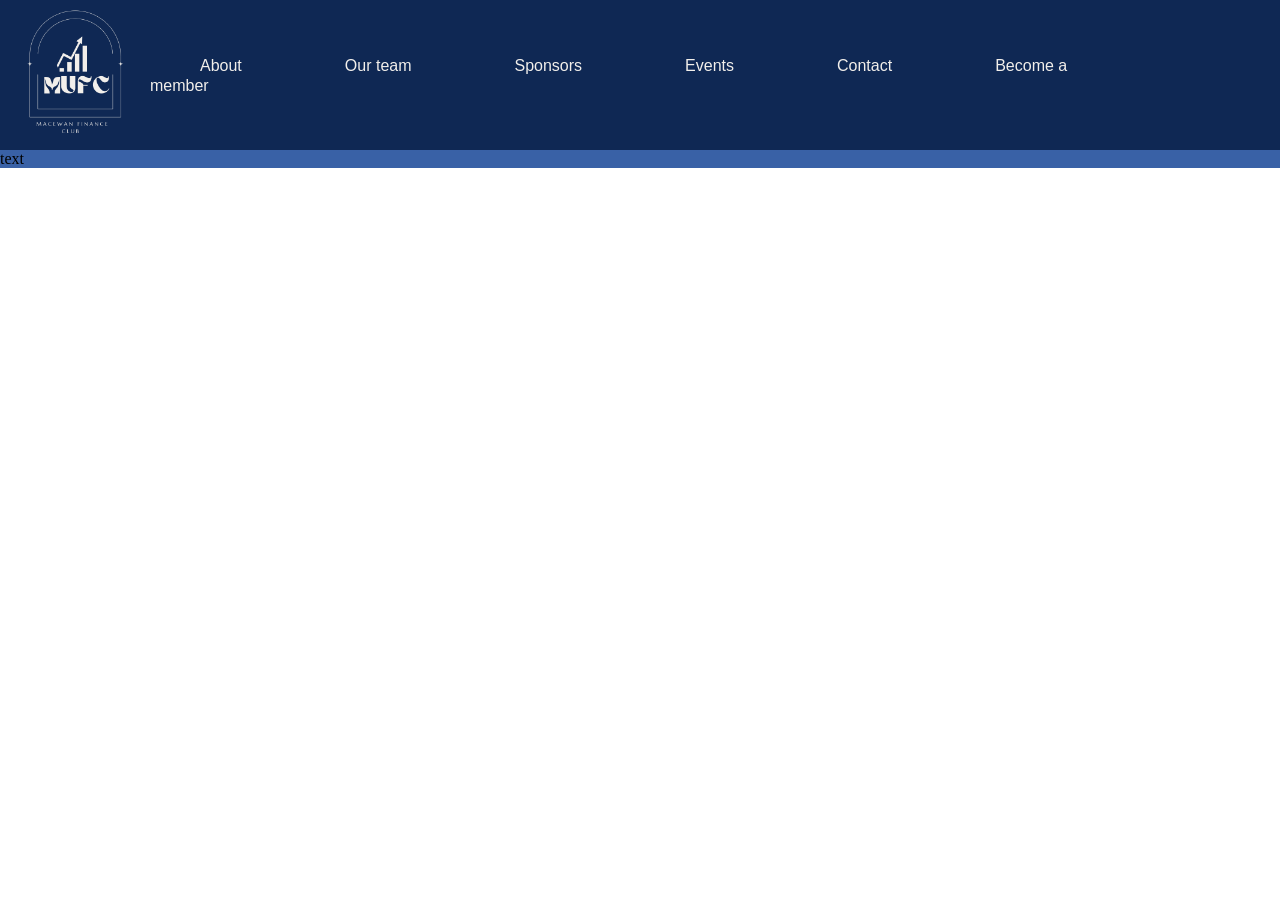
==== team.html @ a648cfcf "add team" ====
<!DOCTYPE html>
<html lang="en">
<head>
    <meta charset="UTF-8">
    <meta name="viewport" content="width=device-width, initial-scale=1.0">
    <title>MUFC Team</title>
    <link rel="stylesheet" href="styles.css">
    <link rel="preconnect" href="https://fonts.googleapis.com">
    <link rel="preconnect" href="https://fonts.gstatic.com" crossorigin>
    <link href="https://fonts.googleapis.com/css2?family=Barlow:ital,wght@0,100;0,200;0,300;0,400;0,500;0,600;0,700;0,800;0,900;1,100;1,200;1,300;1,400;1,500;1,600;1,700;1,800;1,900&display=swap" rel="stylesheet">
    <link rel="stylesheet" href="https://cdnjs.cloudflare.com/ajax/libs/font-awesome/4.7.0/css/font-awesome.min.css">

</head>
<body style="margin: 0; padding: 0;">
    <!-- Banner -->
    <div id="banner">
        <img src="mufclogo.png" id="logo">
        <div id="links">
            <a class="navlink">About</a>
            <a class="navlink">Our team</a>
            <a class="navlink">Sponsors</a>
            <a class="navlink">Events</a>
            <a class="navlink">Contact</a>
            <a class="navlink">Become a member</a>
        </div>
    </div>

    <!-- Team members -->
     <div id="memberContainer" style="background-color: #3961a6;">
        text
     </div>

    
</body>
</html>
---- styles.css ----
#banner{
    background-color: #0f2854;
    width: 100%;
    min-height: 30%;
    max-height: 30%;
    padding: 0;
    color: #f2efeb;
    justify-content: space-between;
    display: flex;
    flex-direction: row;
    align-items: center;
}

#logo {
    width: 150px;
    height: 150px;
}

#links {
    justify-content: center;
    align-items: center;
    margin-right: 100px;
    font-family: 'barlow';
}

#infoblock {
    background-color: #0f2854;
    width: 100%;
    height: 70%;
    padding: 0;
    margin-top: -3px;
    color: #f2efeb;
    justify-content: space-between;
    display: flex;
    flex-direction: column;
    align-items: center;
}

#teamphoto {
    width: 100%;
    height: auto;
    margin: 0px;
}

.imageContainer {
    position: relative;
    width: 100%;
    height: auto;
    overflow: hidden;
}

#generaltext {
    color: white;
    font-family: 'barlow';
    font-size:32px;
    text-align: center;

}

#footer {
    background-color: #0f2854;
    width: 100%;
    height: 70%;
    padding: 0;
    margin-top: -3px;
    color: #f2efeb;
    justify-content: space-between;
    display: flex;
    flex-direction: row;
    align-items: center;
}

#contactsContainer {
    background-color: #0f2854;
    margin-right: 100px;
    display: flex;
    flex-direction: column;
}

.navlink{
    margin: 50px;
    font-family: Verdana, Geneva, Tahoma, sans-serif;
    text-decoration: none;
    color: #f2efeb;
}

.overlay-text {
    position: absolute;
  top: 0;
  left: 0;
  width: 100%;
  height: 100%;
  display: flex;
  align-items: center;
  justify-content: center;
  color: #f2efeb;
  font-family: sans-serif;
  font-size: 20px;
  padding: 0px;
  text-align: center;
  
  /* The core frosted glass properties */
  background: rgba(0, 0, 0, 0.15); /* Semi-transparent white tint */
  backdrop-filter: blur(1px);            /* Blurs whatever is directly behind this box */
  -webkit-backdrop-filter: blur(8px);    /* Safari support */
  border: 1px solid rgba(255, 255, 255, 0.2); /* Soft border highlight */
}

.button {
  display: inline-block;
  padding: 10px 20px;
  background-color: rgba(0, 0, 0, 0.15);
  color: #f2efeb;
  text-decoration: none;
  font-family: "barlow";
  border-radius: 4px;
  cursor: pointer;
  border-style: solid;
  border-width: 2px;
  border-color: #f2efeb;
}

.button:hover {
  background-color: #f2efeb;
  color: #0f2854;

}
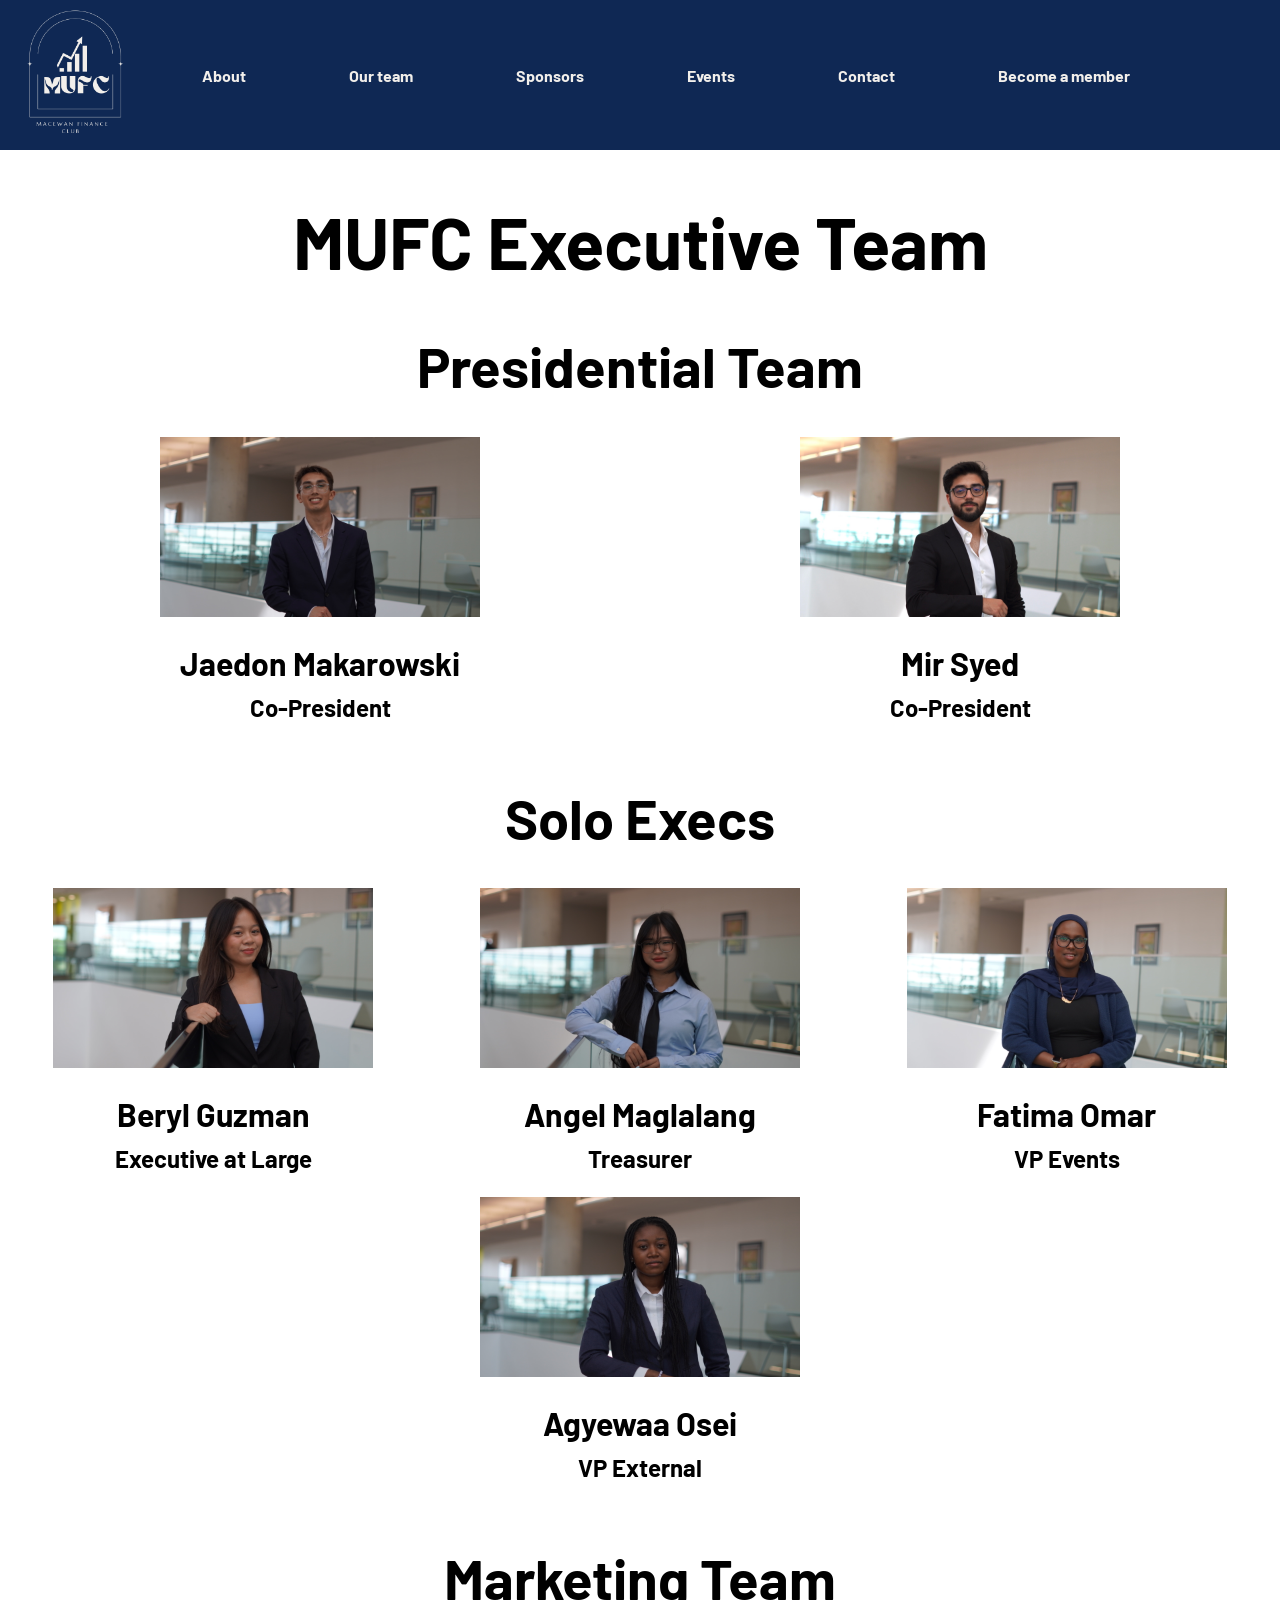
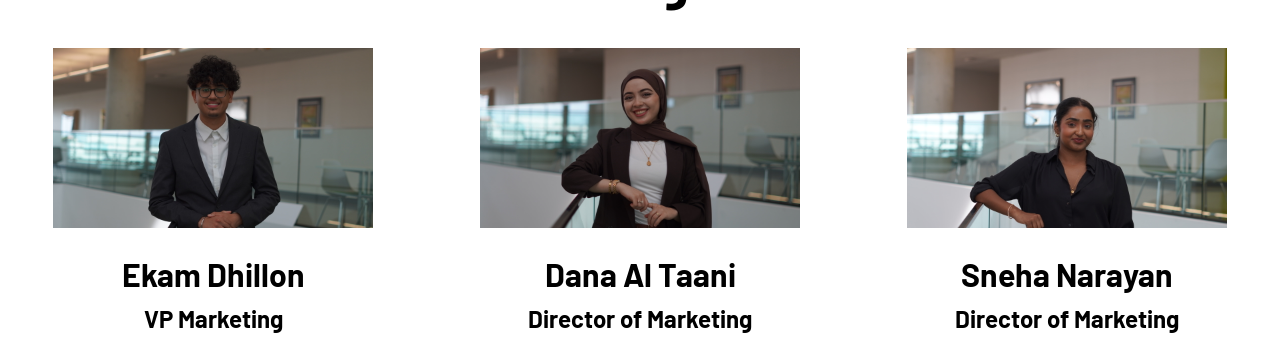
==== commit c9685f7a: "finish team page draft" ====
--- a/team.html
+++ b/team.html
@@ -26,8 +26,74 @@
     </div>
 
     <!-- Team members -->
-     <div id="memberContainer" style="background-color: #3961a6;">
-        text
+     <div id="teamContainer">
+        <h1 style="font-size: 72px;">MUFC Executive Team</h1>
+        <h1 style="font-size: 56px;">Presidential Team</h1>
+        <div id="groupContainer">
+            <div id="individualContainer">
+                <img src="Jaedon.JPG" id="individualPhoto">
+                <h2 style="font-size: 32px;">Jaedon Makarowski</h1>
+                <h3 style="font-size: 24px; margin-top: -15px;">Co-President</h3>    
+            </div>
+
+            <div id="individualContainer">
+                <img src="Mir.JPG" id="individualPhoto">
+                <h2 style="font-size: 32px;">Mir Syed</h1>
+                <h3 style="font-size: 24px; margin-top: -15px;">Co-President</h3>    
+            </div>
+        </div>
+
+        <h1 style="font-size: 56px;">Solo Execs</h1>
+        <div id="groupContainer">
+            <div id="individualContainer">
+                <img src="Beryl.JPG" id="individualPhoto" style="width: 75%;">
+                <h2 style="font-size: 32px;">Beryl Guzman</h1>
+                <h3 style="font-size: 24px; margin-top: -15px;">Executive at Large</h3>    
+            </div>
+
+            <div id="individualContainer">
+                <img src="Angel.JPG" id="individualPhoto" style="width: 75%;">
+                <h2 style="font-size: 32px;">Angel Maglalang</h1>
+                <h3 style="font-size: 24px; margin-top: -15px;">Treasurer</h3>    
+            </div>
+
+            <div id="individualContainer">
+                <img src="Fatima.JPG" id="individualPhoto" style="width: 75%;">
+                <h2 style="font-size: 32px;">Fatima Omar</h1>
+                <h3 style="font-size: 24px; margin-top: -15px;">VP Events</h3>    
+            </div>
+        </div>
+
+        <div id="groupContainer">
+            <div id="individualContainer">
+                <img src="Agyewaa.JPG" id="individualPhoto" style="width: 25%;">
+                <h2 style="font-size: 32px;">Agyewaa Osei</h1>
+                <h3 style="font-size: 24px; margin-top: -15px;">VP External</h3>    
+            </div>
+        </div>
+
+         <h1 style="font-size: 56px;">Marketing Team</h1>
+        <div id="groupContainer">
+            <div id="individualContainer">
+                <img src="Ekman.JPG" id="individualPhoto" style="width: 75%;">
+                <h2 style="font-size: 32px;">Ekam Dhillon</h1>
+                <h3 style="font-size: 24px; margin-top: -15px;">VP Marketing</h3>    
+            </div>
+
+            <div id="individualContainer">
+                <img src="Dana.JPG" id="individualPhoto" style="width: 75%;">
+                <h2 style="font-size: 32px;">Dana Al Taani</h1>
+                <h3 style="font-size: 24px; margin-top: -15px;">Director of Marketing</h3>    
+            </div>
+
+            <div id="individualContainer">
+                <img src="Sneha.JPG" id="individualPhoto" style="width: 75%;">
+                <h2 style="font-size: 32px;">Sneha Narayan</h1>
+                <h3 style="font-size: 24px; margin-top: -15px;">Director of Marketing</h3>    
+            </div>
+        </div>
+
+
      </div>
 
     
--- a/styles.css
+++ b/styles.css
@@ -79,9 +79,10 @@
 
 .navlink{
     margin: 50px;
-    font-family: Verdana, Geneva, Tahoma, sans-serif;
+    font-family: "barlow";
     text-decoration: none;
     color: #f2efeb;
+    font-weight: bold;
 }
 
 .overlay-text {
@@ -123,8 +124,32 @@
 .button:hover {
   background-color: #f2efeb;
   color: #0f2854;
+}
 
+#teamContainer{
+    text-align: center;
+    font-family: "Barlow";
+}
+
+#individualPhoto{
+    width: 50%;
+    height: auto;
+    display: block;
+}
+
+#individualContainer{
+    flex: 1;
+    display: flex;
+    flex-direction: column;
+    align-items: center;
+}
+
+#groupContainer{
+    display: flex;
+    flex-direction: row;
+    justify-content: center;
+    align-items: flex-start;
+    width: 100%;
 }
 
 
-
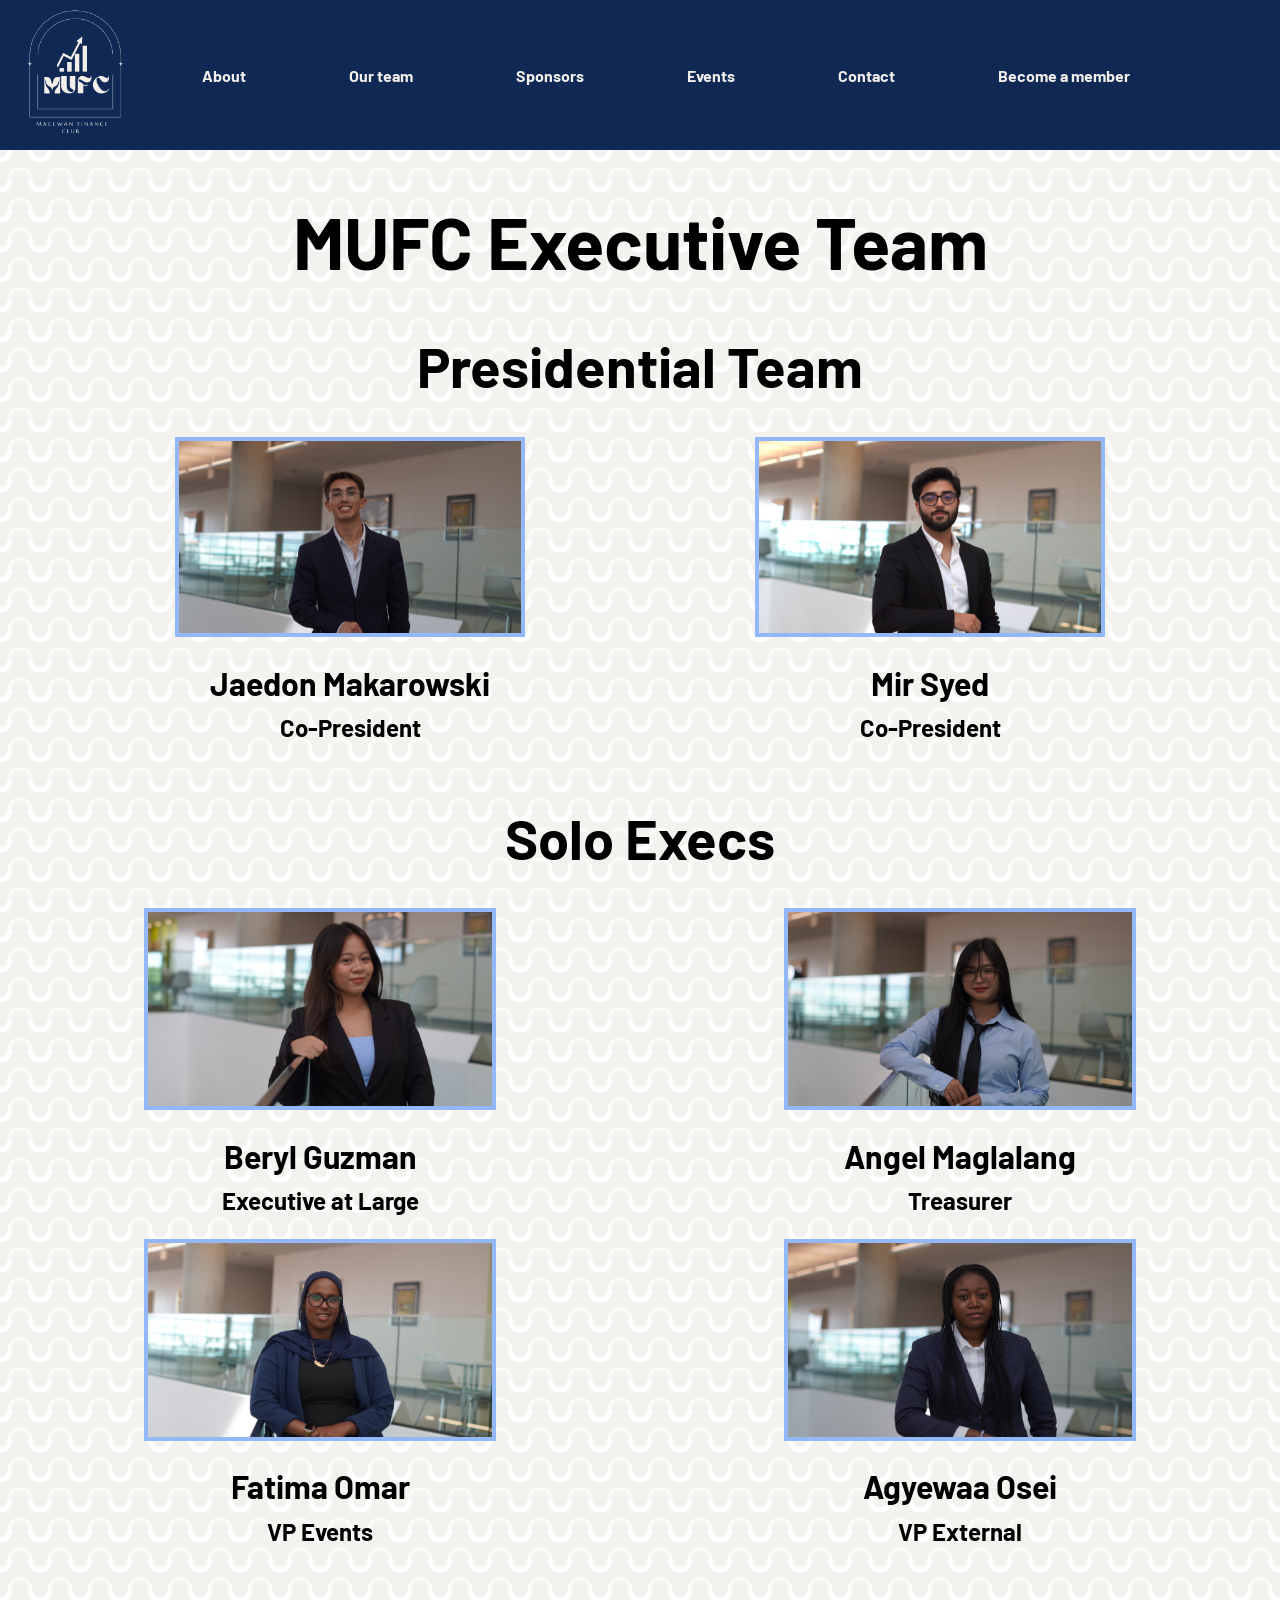
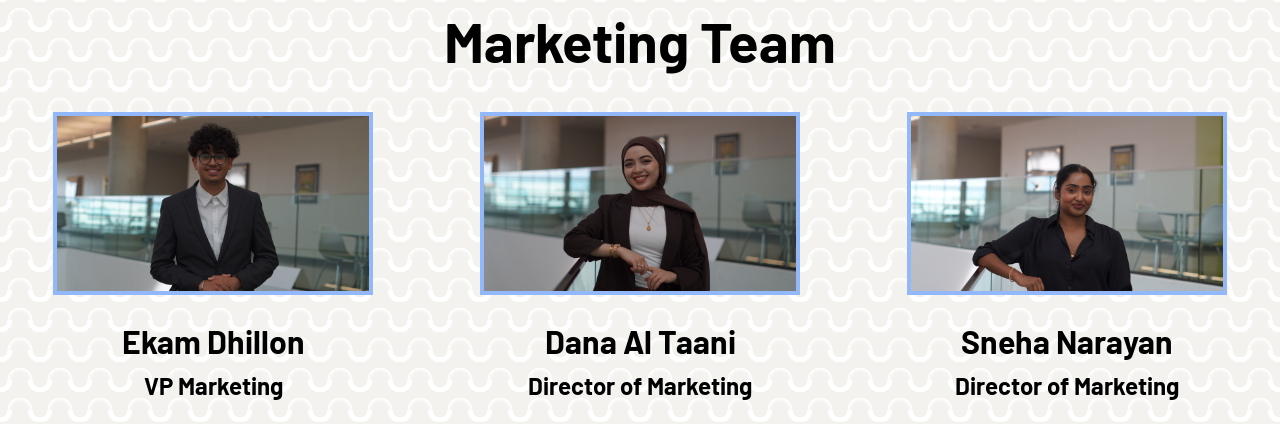
==== commit b9c303b1: "fix team page" ====
--- a/team.html
+++ b/team.html
@@ -14,10 +14,10 @@
 <body style="margin: 0; padding: 0;">
     <!-- Banner -->
     <div id="banner">
-        <img src="mufclogo.png" id="logo">
+        <img src="assets/mufclogo.png" id="logo">
         <div id="links">
-            <a class="navlink">About</a>
-            <a class="navlink">Our team</a>
+            <a class="navlink" href="index.html">About</a>
+            <a class="navlink" href="team.html">Our team</a>
             <a class="navlink">Sponsors</a>
             <a class="navlink">Events</a>
             <a class="navlink">Contact</a>
@@ -25,19 +25,20 @@
         </div>
     </div>
 
+    </div>
     <!-- Team members -->
      <div id="teamContainer">
         <h1 style="font-size: 72px;">MUFC Executive Team</h1>
         <h1 style="font-size: 56px;">Presidential Team</h1>
         <div id="groupContainer">
-            <div id="individualContainer">
-                <img src="Jaedon.JPG" id="individualPhoto">
+            <div id="individualContainer" style="margin-right: -60px;">
+                <img src="assets/Jaedon.JPG" id="individualPhoto">
                 <h2 style="font-size: 32px;">Jaedon Makarowski</h1>
                 <h3 style="font-size: 24px; margin-top: -15px;">Co-President</h3>    
             </div>
 
-            <div id="individualContainer">
-                <img src="Mir.JPG" id="individualPhoto">
+            <div id="individualContainer" style="margin-left: -60px;">
+                <img src="assets/Mir.JPG" id="individualPhoto">
                 <h2 style="font-size: 32px;">Mir Syed</h1>
                 <h3 style="font-size: 24px; margin-top: -15px;">Co-President</h3>    
             </div>
@@ -46,27 +47,26 @@
         <h1 style="font-size: 56px;">Solo Execs</h1>
         <div id="groupContainer">
             <div id="individualContainer">
-                <img src="Beryl.JPG" id="individualPhoto" style="width: 75%;">
+                <img src="assets/Beryl.JPG" id="individualPhoto" style="width: 55%;">
                 <h2 style="font-size: 32px;">Beryl Guzman</h1>
                 <h3 style="font-size: 24px; margin-top: -15px;">Executive at Large</h3>    
             </div>
 
             <div id="individualContainer">
-                <img src="Angel.JPG" id="individualPhoto" style="width: 75%;">
+                <img src="assets/Angel.JPG" id="individualPhoto" style="width: 55%;">
                 <h2 style="font-size: 32px;">Angel Maglalang</h1>
                 <h3 style="font-size: 24px; margin-top: -15px;">Treasurer</h3>    
-            </div>
-
-            <div id="individualContainer">
-                <img src="Fatima.JPG" id="individualPhoto" style="width: 75%;">
-                <h2 style="font-size: 32px;">Fatima Omar</h1>
-                <h3 style="font-size: 24px; margin-top: -15px;">VP Events</h3>    
             </div>
         </div>
 
         <div id="groupContainer">
             <div id="individualContainer">
-                <img src="Agyewaa.JPG" id="individualPhoto" style="width: 25%;">
+                <img src="assets/Fatima.JPG" id="individualPhoto" style="width: 55%;">
+                <h2 style="font-size: 32px;">Fatima Omar</h1>
+                <h3 style="font-size: 24px; margin-top: -15px;">VP Events</h3>    
+            </div>
+            <div id="individualContainer">
+                <img src="assets/Agyewaa.JPG" id="individualPhoto" style="width: 55%;">
                 <h2 style="font-size: 32px;">Agyewaa Osei</h1>
                 <h3 style="font-size: 24px; margin-top: -15px;">VP External</h3>    
             </div>
@@ -75,19 +75,19 @@
          <h1 style="font-size: 56px;">Marketing Team</h1>
         <div id="groupContainer">
             <div id="individualContainer">
-                <img src="Ekman.JPG" id="individualPhoto" style="width: 75%;">
+                <img src="assets/Ekman.JPG" id="individualPhoto" style="width: 75%;">
                 <h2 style="font-size: 32px;">Ekam Dhillon</h1>
                 <h3 style="font-size: 24px; margin-top: -15px;">VP Marketing</h3>    
             </div>
 
             <div id="individualContainer">
-                <img src="Dana.JPG" id="individualPhoto" style="width: 75%;">
+                <img src="assets/Dana.JPG" id="individualPhoto" style="width: 75%;">
                 <h2 style="font-size: 32px;">Dana Al Taani</h1>
                 <h3 style="font-size: 24px; margin-top: -15px;">Director of Marketing</h3>    
             </div>
 
             <div id="individualContainer">
-                <img src="Sneha.JPG" id="individualPhoto" style="width: 75%;">
+                <img src="assets/Sneha.JPG" id="individualPhoto" style="width: 75%;">
                 <h2 style="font-size: 32px;">Sneha Narayan</h1>
                 <h3 style="font-size: 24px; margin-top: -15px;">Director of Marketing</h3>    
             </div>
--- a/styles.css
+++ b/styles.css
@@ -127,14 +127,35 @@
 }
 
 #teamContainer{
+    position: relative;
+    isolation: isolate;
+    display: flow-root;
     text-align: center;
     font-family: "Barlow";
+}
+
+#teamContainer::before{
+    content: "";
+    position: absolute;
+    inset: 0;
+    z-index: -1;
+    opacity: 0.8;
+    background-color: #f2efeb;
+    background-image: radial-gradient(circle at 50% 100%, transparent 20%, #f2efeb 21%, #ffffff 34%, transparent 35%, transparent), radial-gradient(circle at 50% 0%, transparent 20%, #ffffff 21%, #ffffff 34%, transparent 35%, transparent);
+    background-position: 0 0, -20px 0;
+    background-size: 40px 30px;
+}
+
+#teamContainer > *{
+    position: relative;
 }
 
 #individualPhoto{
     width: 50%;
     height: auto;
     display: block;
+    border: 4px solid #92b8fa;
+    box-sizing: border-box;
 }
 
 #individualContainer{
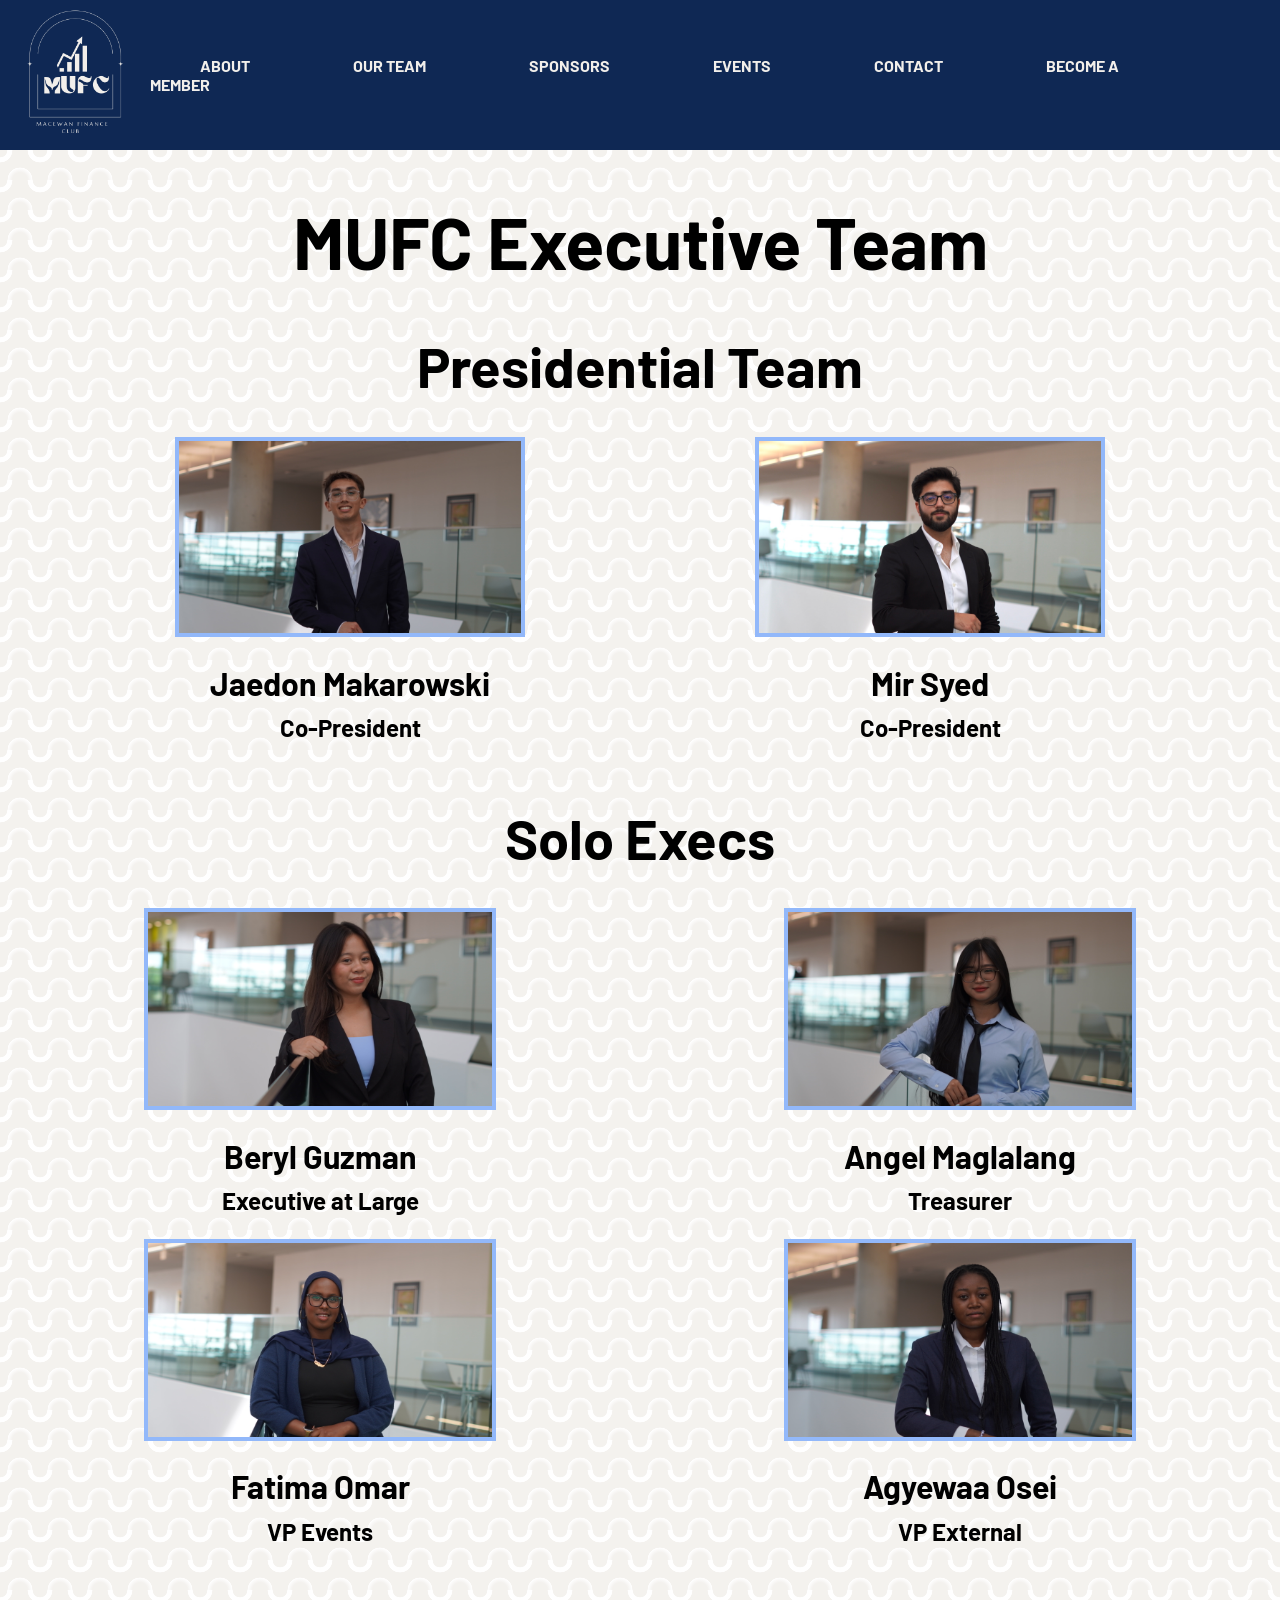
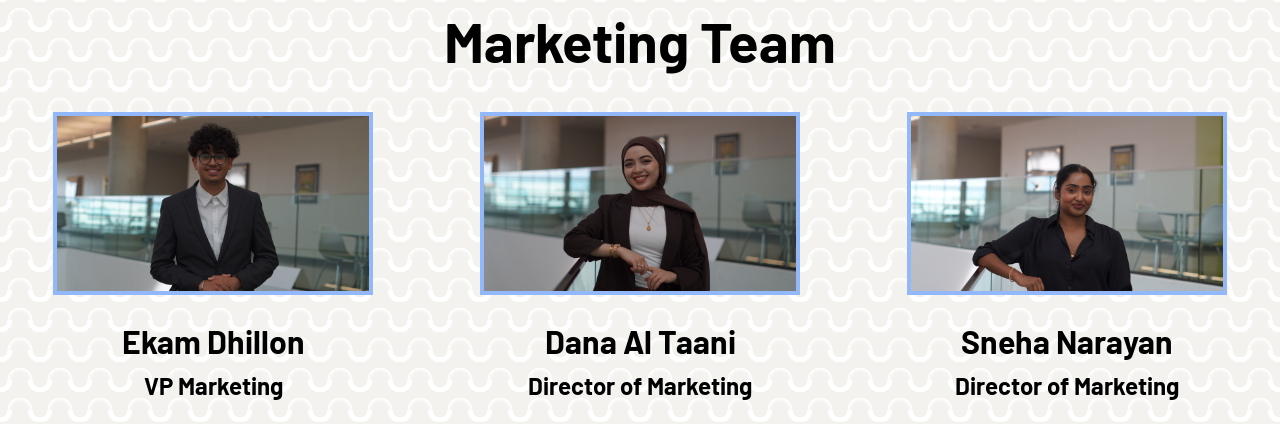
==== commit a29205db: "fix banner, add linkedin" ====
--- a/team.html
+++ b/team.html
@@ -16,12 +16,12 @@
     <div id="banner">
         <img src="assets/mufclogo.png" id="logo">
         <div id="links">
-            <a class="navlink" href="index.html">About</a>
-            <a class="navlink" href="team.html">Our team</a>
-            <a class="navlink">Sponsors</a>
-            <a class="navlink">Events</a>
-            <a class="navlink">Contact</a>
-            <a class="navlink">Become a member</a>
+            <a class="navlink" href="index.html">ABOUT</a>
+            <a class="navlink" href="team.html">OUR TEAM</a>
+            <a class="navlink">SPONSORS</a>
+            <a class="navlink">EVENTS</a>
+            <a class="navlink">CONTACT</a>
+            <a class="navlink">BECOME A MEMBER</a>
         </div>
     </div>
 
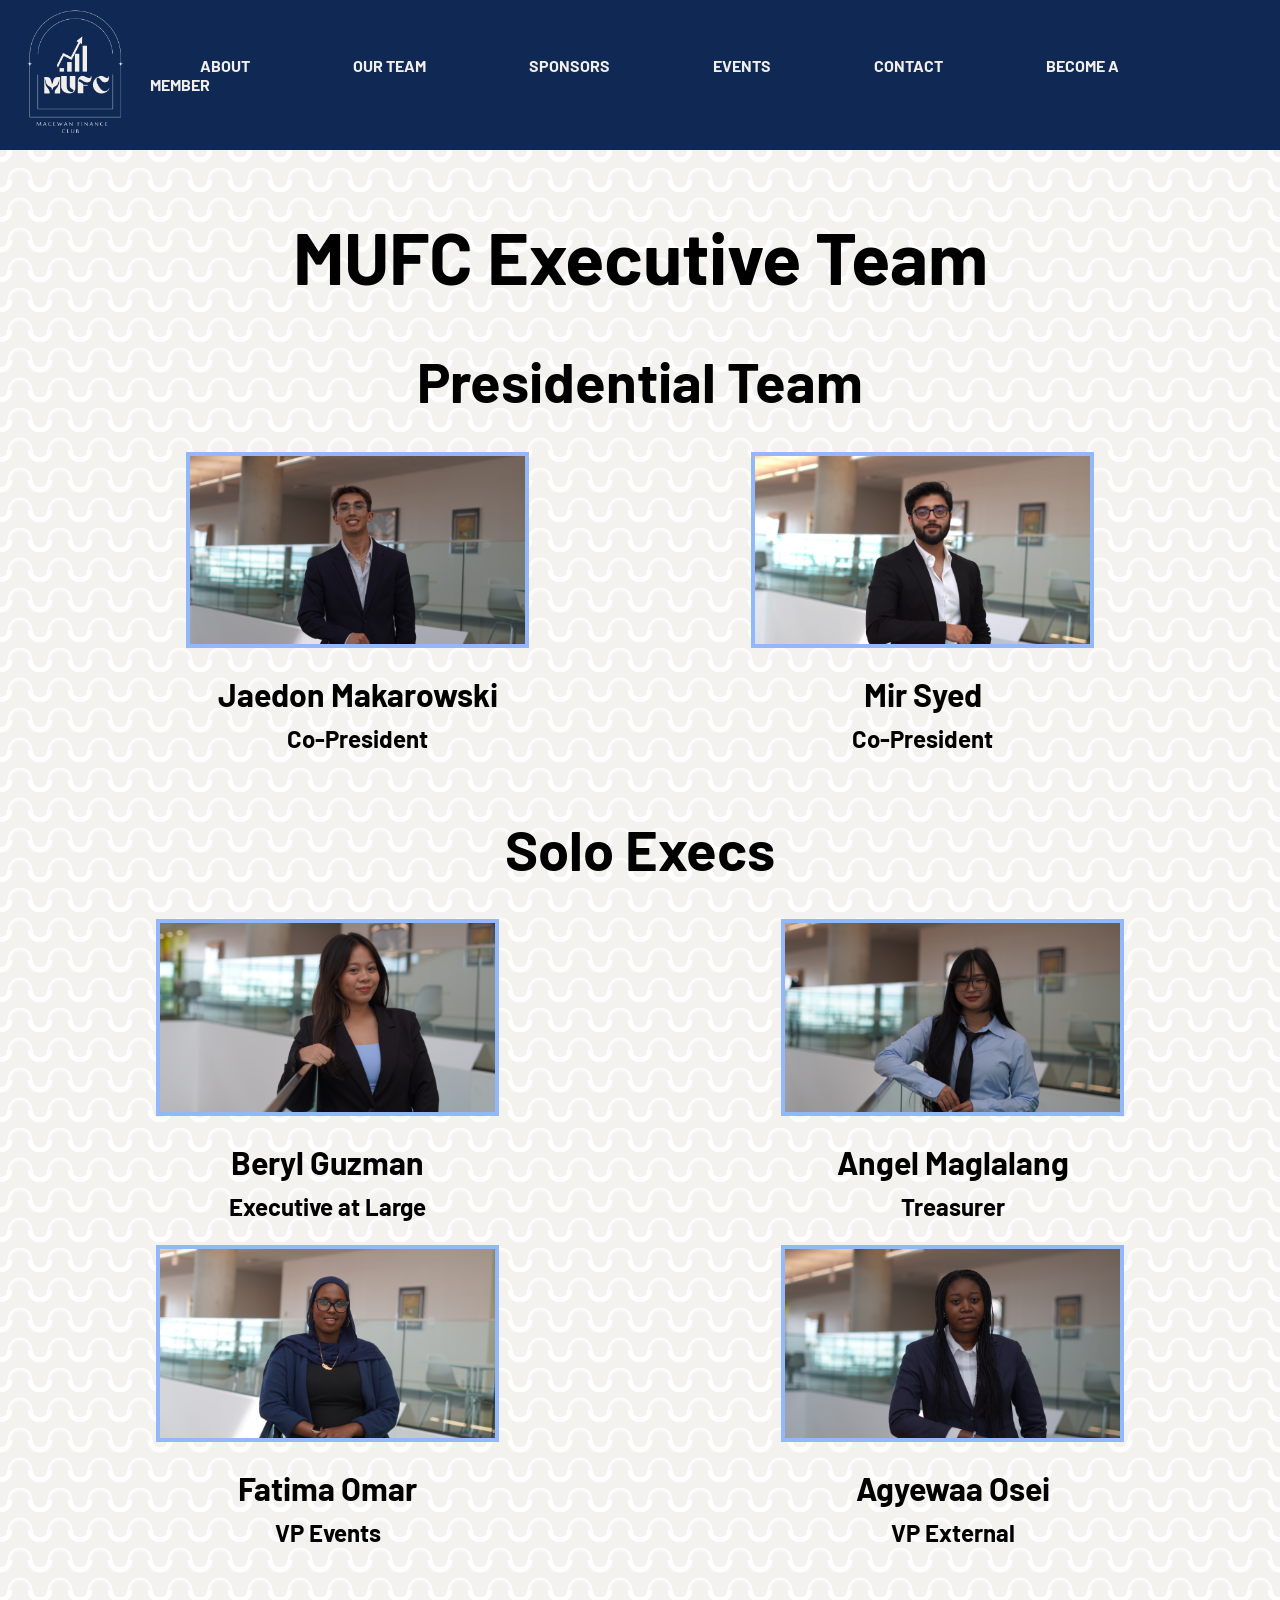
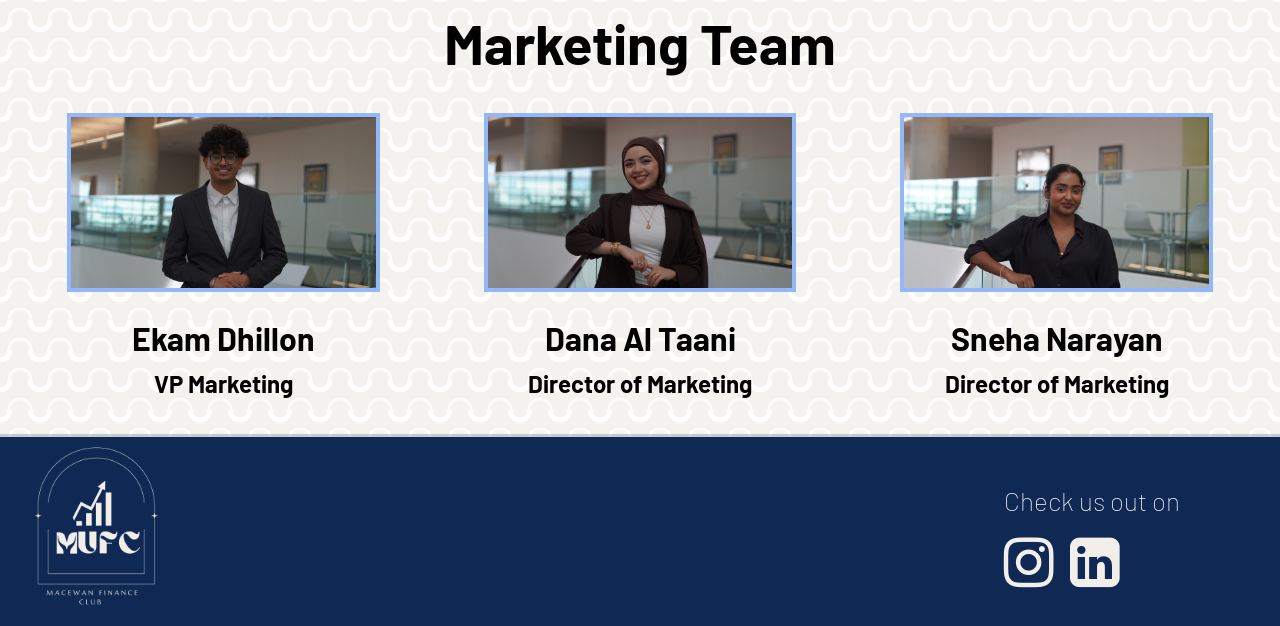
==== commit 487936fa: "update links" ====
--- a/team.html
+++ b/team.html
@@ -21,13 +21,13 @@
             <a class="navlink">SPONSORS</a>
             <a class="navlink">EVENTS</a>
             <a class="navlink">CONTACT</a>
-            <a class="navlink">BECOME A MEMBER</a>
+            <a class="navlink" href="https://samu.campuslabs.ca/engage/organization/mufc" target="_blank">BECOME A MEMBER</a>
         </div>
     </div>
 
     </div>
     <!-- Team members -->
-     <div id="teamContainer">
+     <div id="teamContainer" style="padding: 15px;">
         <h1 style="font-size: 72px;">MUFC Executive Team</h1>
         <h1 style="font-size: 56px;">Presidential Team</h1>
         <div id="groupContainer">
@@ -96,6 +96,23 @@
 
      </div>
 
+      <!-- Footer block -->
+    <div id="footer">
+        <img src="assets/mufclogo.png" style="height: 15%; width: 15%;">
+        <div id="contactsContainer">
+            <h1 id="generaltext" style="font-weight: lighter; font-size: 26px;">Check us out on</h1>
+            <div style="display: flex; flex-direction: row;">
+                <a target="_blank" href="https://www.instagram.com/macfinanceclub?utm_source=ig_web_button_share_sheet&igsi=ZDNlZDc0MzIxNw==" style="text-decoration: none; color: #f2efeb;">
+                    <i class="fa fa-instagram" style="font-size:58px; margin-right: 16px;"></i> 
+                </a>
+                <a target="_blank" href="https://www.linkedin.com/company/macewanfinanceclub/posts/?feedView=all" style="text-decoration: none; color: #f2efeb;">
+                    <i class="fa fa-linkedin-square" style="font-size:58px"></i>
+                </a>                
+            </div>
+
+        </div>
+    </div>
+
     
 </body>
 </html>
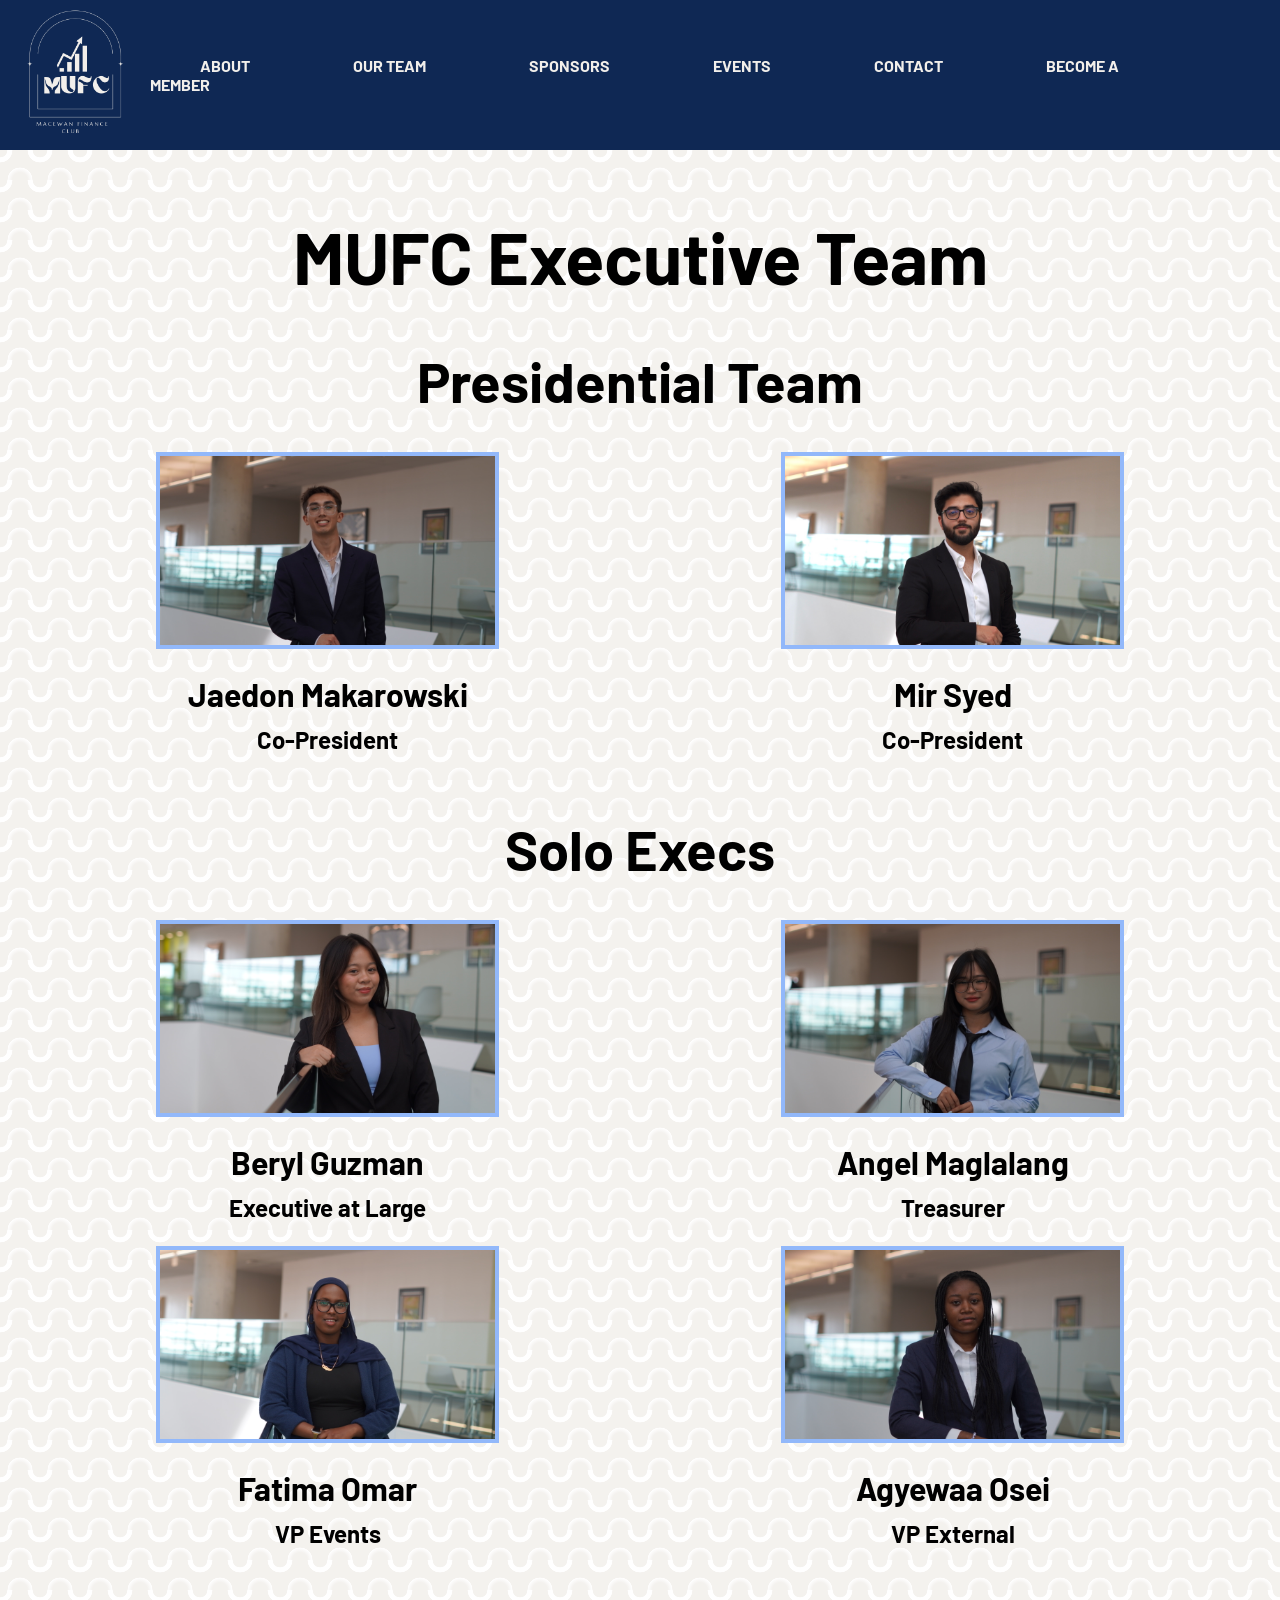
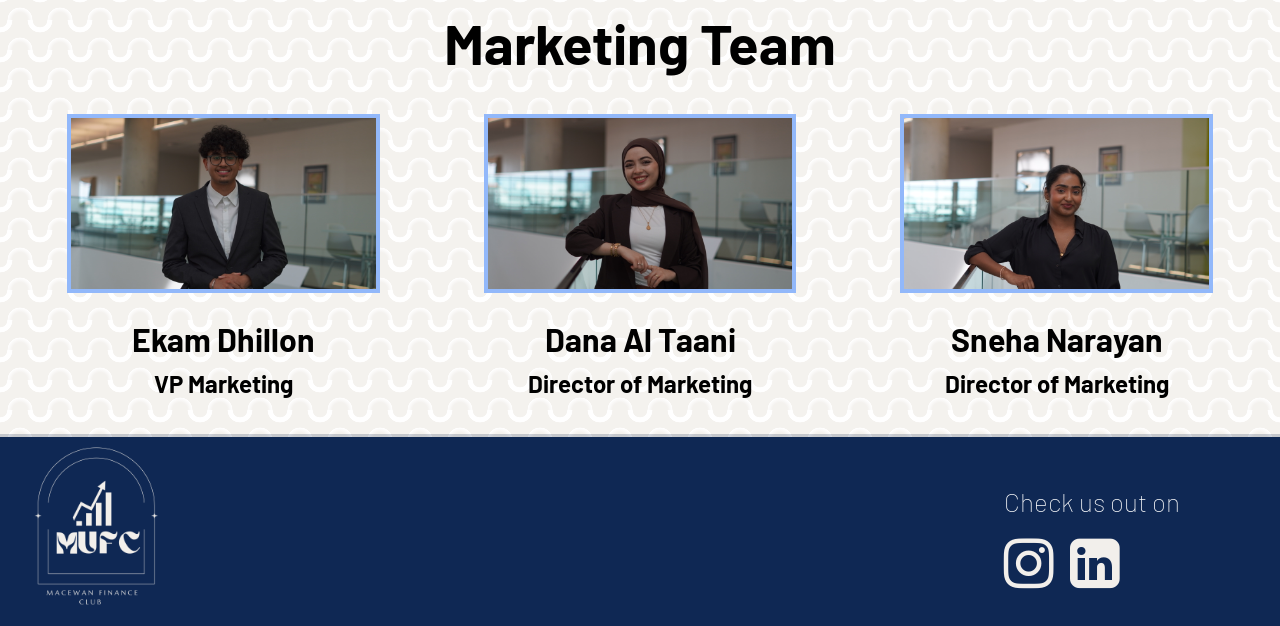
==== commit 87fe822a: "complete links" ====
--- a/team.html
+++ b/team.html
@@ -18,9 +18,9 @@
         <div id="links">
             <a class="navlink" href="index.html">ABOUT</a>
             <a class="navlink" href="team.html">OUR TEAM</a>
-            <a class="navlink">SPONSORS</a>
-            <a class="navlink">EVENTS</a>
-            <a class="navlink">CONTACT</a>
+            <a class="navlink" href="sponsors.html">SPONSORS</a>
+            <a class="navlink" href="https://samu.campuslabs.ca/engage/organization/mufc/events" target="_blank">EVENTS</a>
+            <a class="navlink" href="https://macewan.campuslabs.ca/engage/organization/mufc/contact" target="_blank">CONTACT</a>
             <a class="navlink" href="https://samu.campuslabs.ca/engage/organization/mufc" target="_blank">BECOME A MEMBER</a>
         </div>
     </div>
@@ -31,14 +31,14 @@
         <h1 style="font-size: 72px;">MUFC Executive Team</h1>
         <h1 style="font-size: 56px;">Presidential Team</h1>
         <div id="groupContainer">
-            <div id="individualContainer" style="margin-right: -60px;">
-                <img src="assets/Jaedon.JPG" id="individualPhoto">
+            <div id="individualContainer">
+                <img src="assets/Jaedon.JPG" id="individualPhoto" style="width: 55%;">
                 <h2 style="font-size: 32px;">Jaedon Makarowski</h1>
                 <h3 style="font-size: 24px; margin-top: -15px;">Co-President</h3>    
             </div>
 
-            <div id="individualContainer" style="margin-left: -60px;">
-                <img src="assets/Mir.JPG" id="individualPhoto">
+            <div id="individualContainer">
+                <img src="assets/Mir.JPG" id="individualPhoto" style="width: 55%;">
                 <h2 style="font-size: 32px;">Mir Syed</h1>
                 <h3 style="font-size: 24px; margin-top: -15px;">Co-President</h3>    
             </div>
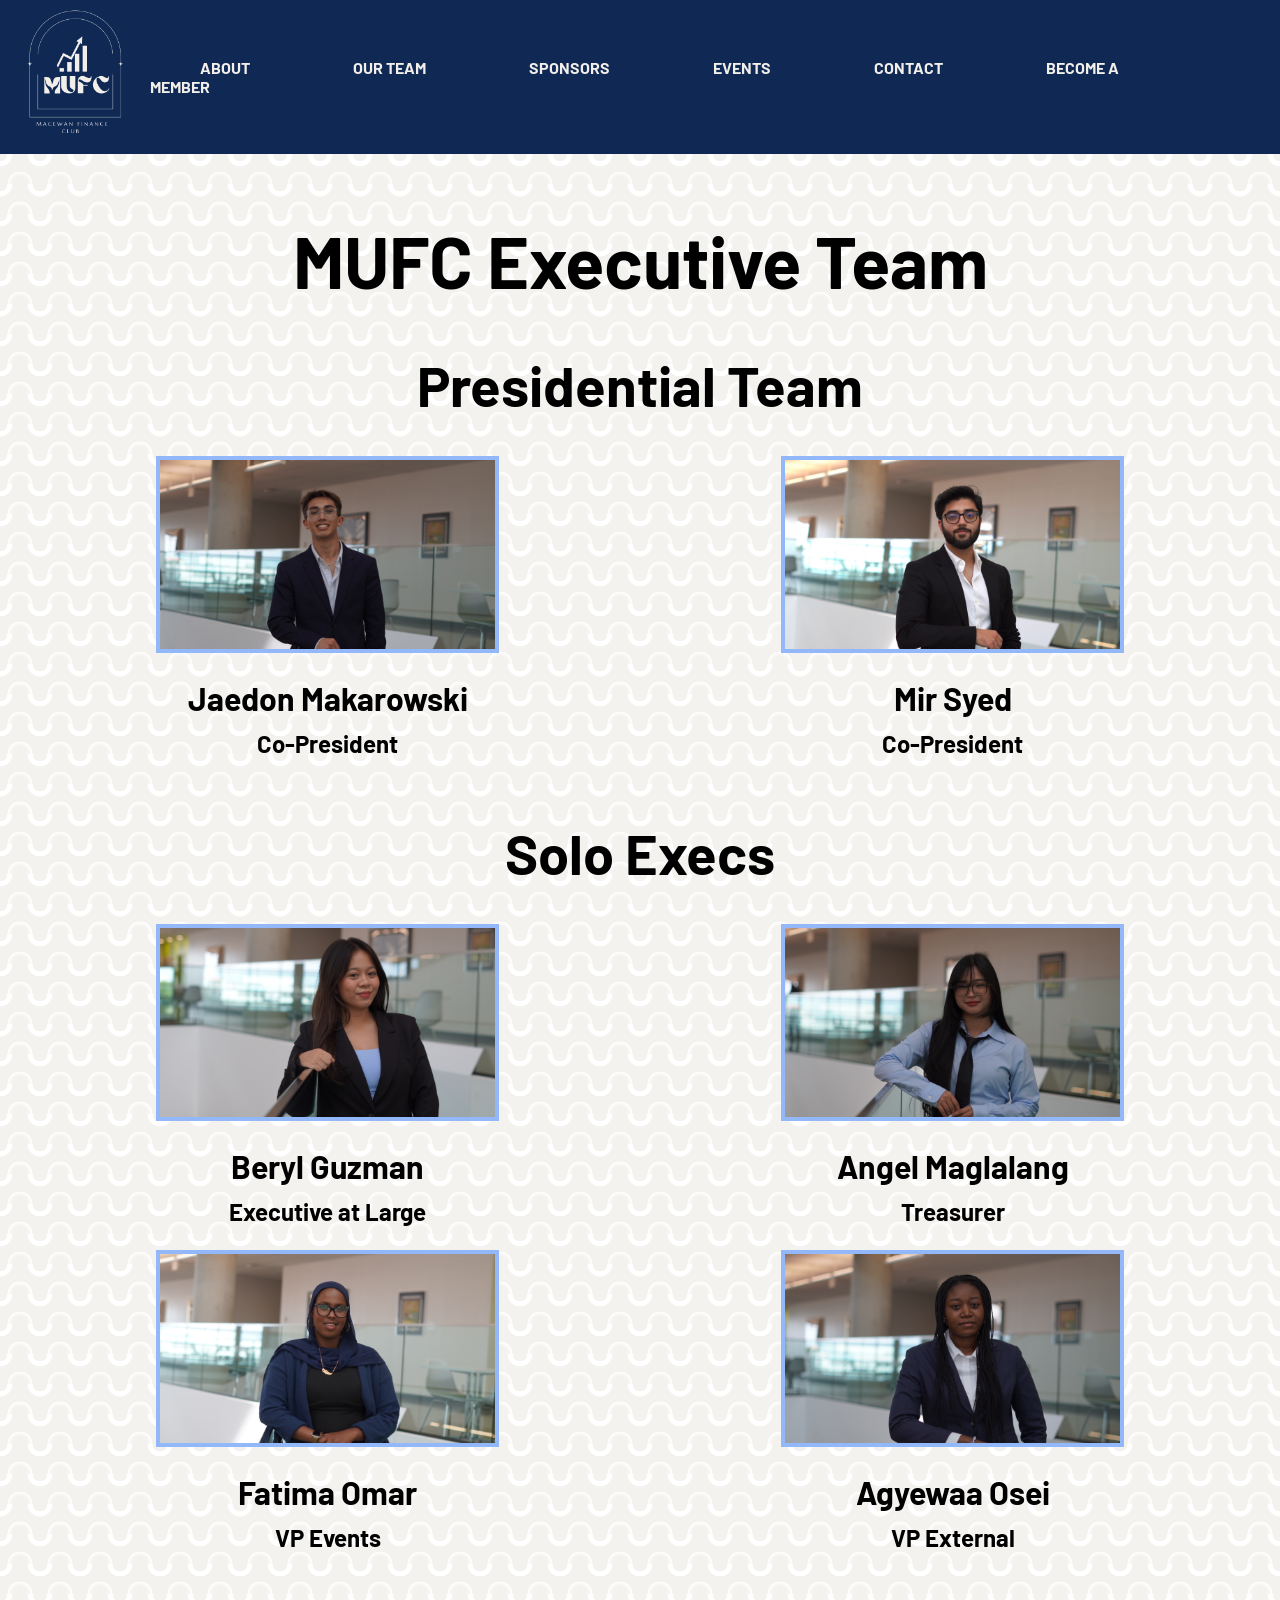
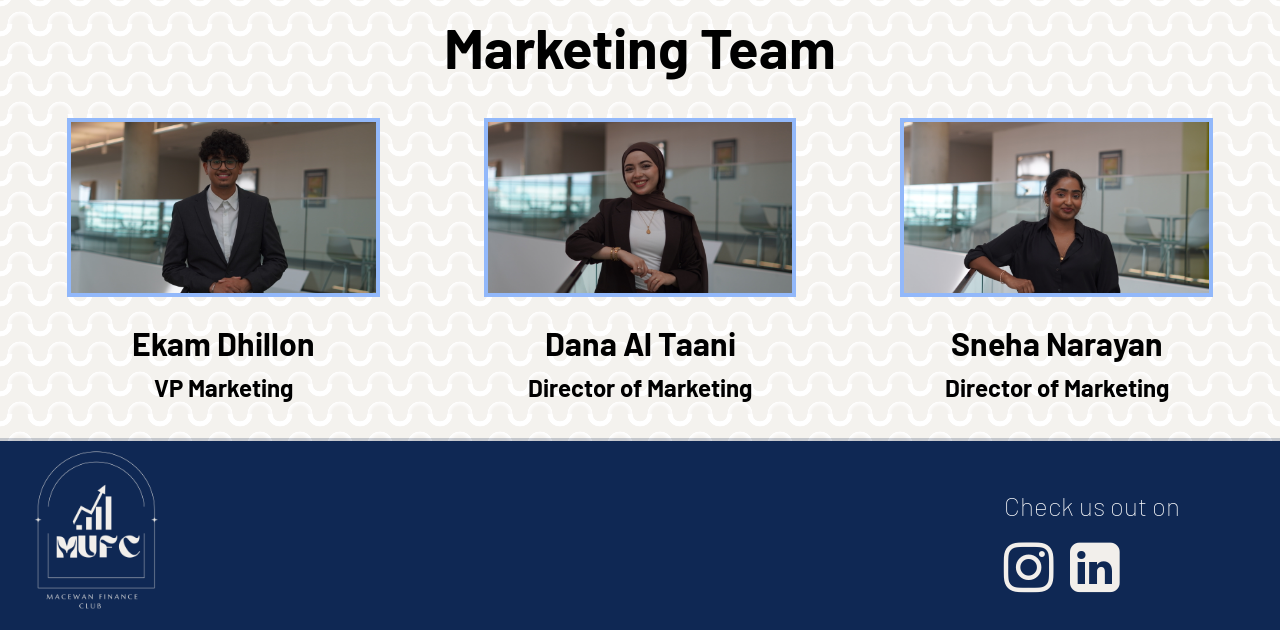
==== commit 70ae218e: "add about us page" ====
--- a/team.html
+++ b/team.html
@@ -14,9 +14,11 @@
 <body style="margin: 0; padding: 0;">
     <!-- Banner -->
     <div id="banner">
-        <img src="assets/mufclogo.png" id="logo">
+        <a href="index.html" target="_blank"">
+            <img src="assets/mufclogo.png" id="logo">
+        </a>
         <div id="links">
-            <a class="navlink" href="index.html">ABOUT</a>
+            <a class="navlink" href="about.html">ABOUT</a>
             <a class="navlink" href="team.html">OUR TEAM</a>
             <a class="navlink" href="sponsors.html">SPONSORS</a>
             <a class="navlink" href="https://samu.campuslabs.ca/engage/organization/mufc/events" target="_blank">EVENTS</a>
--- a/styles.css
+++ b/styles.css
@@ -150,6 +150,32 @@
     position: relative;
 }
 
+#aboutContainer{
+    position: relative;
+    isolation: isolate;
+    display: flow-root;
+    text-align: center;
+    font-family: "Barlow";
+    align-items: center;
+    justify-content: center;
+}
+
+#aboutContainer::before{
+    content: "";
+    position: absolute;
+    inset: 0;
+    z-index: -1;
+    opacity: 0.8;
+    background-color: #f2efeb;
+    background-image: radial-gradient(circle at 50% 100%, transparent 20%, #f2efeb 21%, #ffffff 34%, transparent 35%, transparent), radial-gradient(circle at 50% 0%, transparent 20%, #ffffff 21%, #ffffff 34%, transparent 35%, transparent);
+    background-position: 0 0, -20px 0;
+    background-size: 40px 30px;
+}
+
+#aboutContainer > *{
+    position: relative;
+}
+
 #individualPhoto{
     width: 50%;
     height: auto;
@@ -173,4 +199,23 @@
     width: 100%;
 }
 
-
+#floatingImageContainer{
+    width: 90%;
+    margin: 0 auto;
+    text-align: left;
+    font-size: 24px; 
+
+}
+
+#floated {
+    float: left;
+    width: 50%;
+    height: auto;
+    margin: 0 30px 5px 0;
+}
+
+#floated img {
+    display: block;
+    width: 100%;
+    height: auto;
+}
